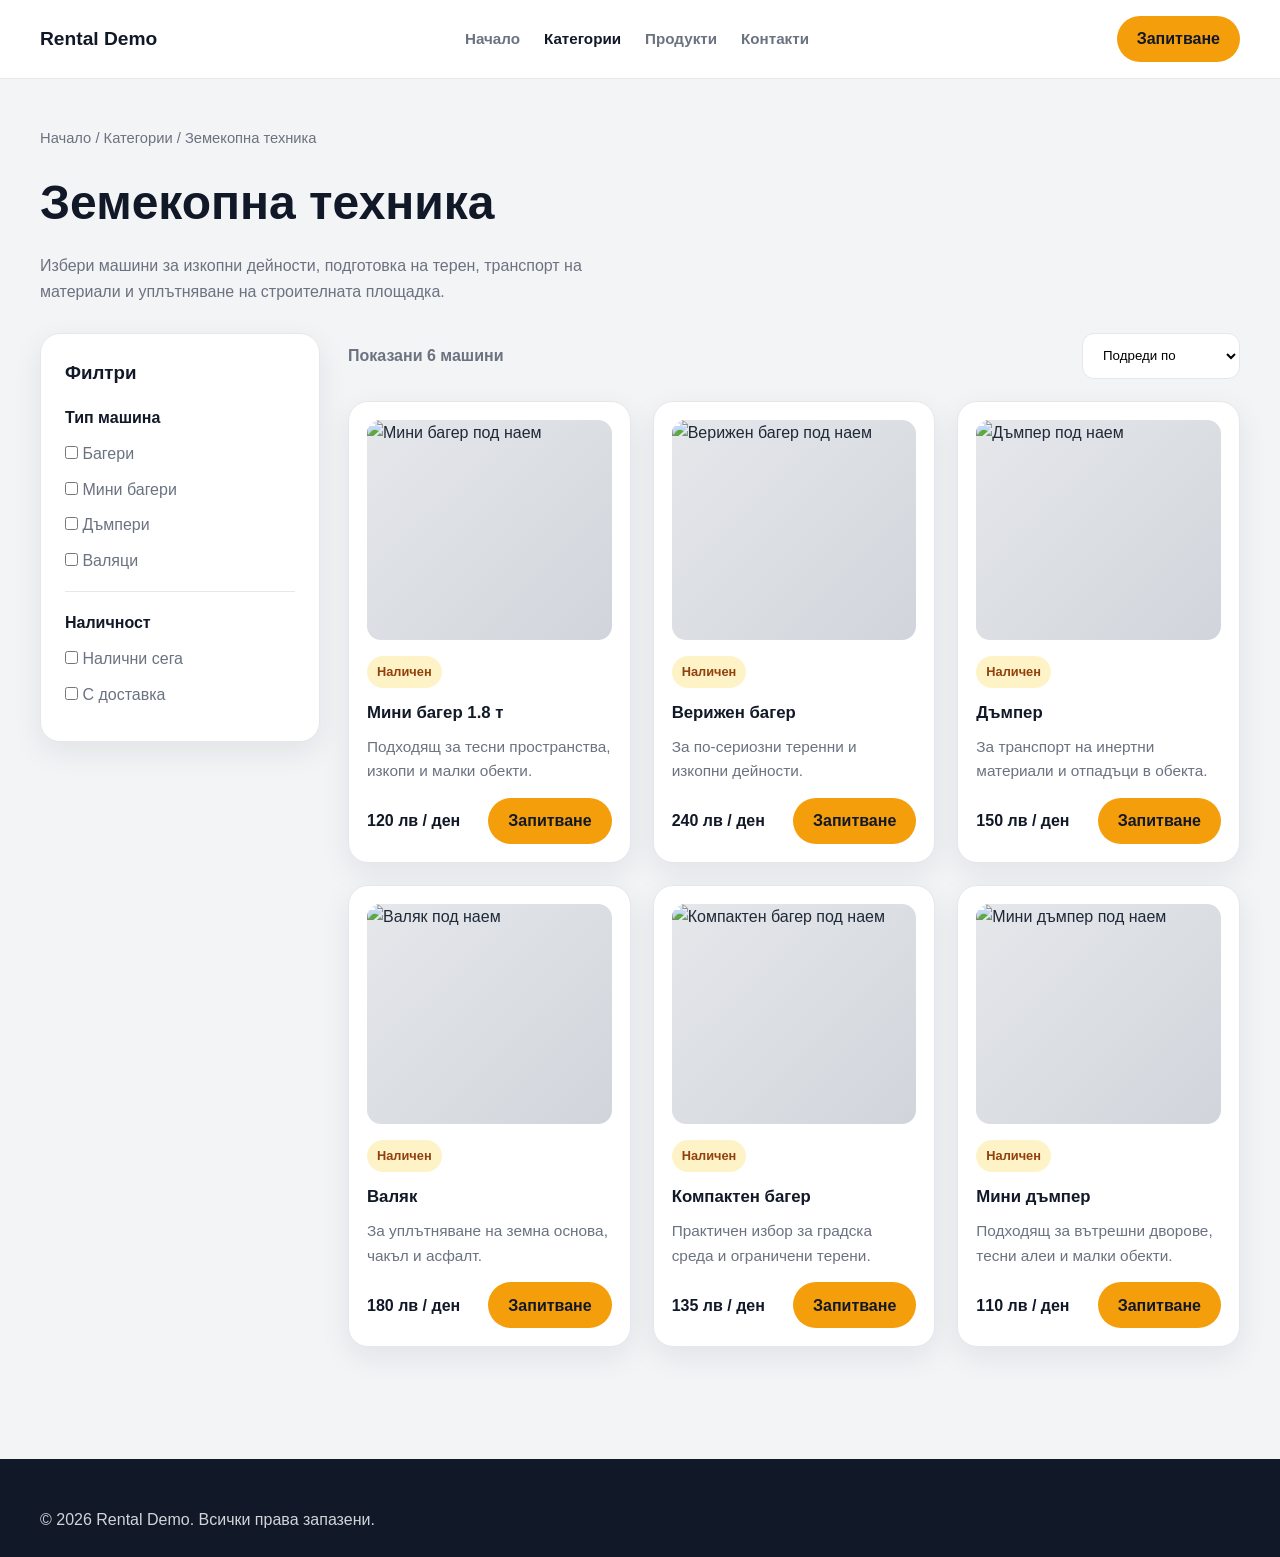
==== category-earthmoving.html @ 1f729eb0 "Homepage categories update" ====
<!DOCTYPE html>
<html lang="bg">
<head>
  <meta charset="UTF-8">
  <meta name="viewport" content="width=device-width, initial-scale=1.0">
  <title>Земекопна техника | Rental Demo</title>
  <style>
    :root {
      --primary: #f59e0b;
      --primary-dark: #d97706;
      --dark: #111827;
      --text: #1f2937;
      --muted: #6b7280;
      --bg: #f3f4f6;
      --white: #ffffff;
      --border: #e5e7eb;
      --radius: 16px;
      --shadow: 0 10px 30px rgba(17, 24, 39, 0.08);
      --container: 1200px;
      --transition: 0.3s ease;
    }

    * {
      margin: 0;
      padding: 0;
      box-sizing: border-box;
    }

    body {
      font-family: Inter, Arial, sans-serif;
      background: var(--bg);
      color: var(--text);
      line-height: 1.6;
    }

    a {
      text-decoration: none;
      color: inherit;
    }

    img {
      max-width: 100%;
      display: block;
    }

    .container {
      width: min(100% - 32px, var(--container));
      margin: 0 auto;
    }

    .site-header {
      background: var(--white);
      border-bottom: 1px solid var(--border);
      position: sticky;
      top: 0;
      z-index: 100;
    }

    .header-row {
      min-height: 78px;
      display: flex;
      align-items: center;
      justify-content: space-between;
      gap: 24px;
    }

    .logo {
      font-size: 1.2rem;
      font-weight: 800;
      color: var(--dark);
    }

    .main-nav {
      display: flex;
      gap: 24px;
      flex-wrap: wrap;
    }

    .main-nav a {
      font-size: 0.95rem;
      font-weight: 600;
      color: var(--muted);
      transition: var(--transition);
    }

    .main-nav a:hover,
    .main-nav a.active {
      color: var(--dark);
    }

    .btn {
      display: inline-flex;
      align-items: center;
      justify-content: center;
      min-height: 46px;
      padding: 0 20px;
      border-radius: 999px;
      font-weight: 700;
      transition: var(--transition);
    }

    .btn-primary {
      background: var(--primary);
      color: var(--dark);
    }

    .btn-primary:hover {
      background: var(--primary-dark);
      transform: translateY(-2px);
    }

    .category-page {
      padding: 48px 0 72px;
    }

    .breadcrumb {
      color: var(--muted);
      font-size: 0.92rem;
      margin-bottom: 14px;
    }

    .category-intro h1 {
      font-size: clamp(2rem, 4vw, 3rem);
      color: var(--dark);
      margin-bottom: 12px;
    }

    .category-intro p {
      color: var(--muted);
      max-width: 65ch;
    }

    .category-layout {
      padding-top: 28px;
    }

    .category-layout-grid {
      display: grid;
      grid-template-columns: 280px 1fr;
      gap: 28px;
      align-items: start;
    }

    .filters-box,
    .catalog-card {
      background: var(--white);
      border: 1px solid var(--border);
      border-radius: 20px;
      box-shadow: var(--shadow);
    }

    .filters-box {
      padding: 24px;
      position: sticky;
      top: 100px;
    }

    .filters-box h3 {
      margin-bottom: 18px;
      color: var(--dark);
    }

    .filter-group + .filter-group {
      padding-top: 18px;
      margin-top: 18px;
      border-top: 1px solid var(--border);
    }

    .filter-group p {
      font-weight: 700;
      margin-bottom: 10px;
      color: var(--dark);
    }

    .filter-group label {
      display: block;
      margin-bottom: 10px;
      color: var(--muted);
    }

    .catalog-topbar {
      display: flex;
      align-items: center;
      justify-content: space-between;
      gap: 16px;
      margin-bottom: 22px;
      flex-wrap: wrap;
    }

    .catalog-topbar p {
      color: var(--muted);
      font-weight: 600;
    }

    .catalog-topbar select {
      min-height: 46px;
      padding: 0 16px;
      border: 1px solid var(--border);
      border-radius: 12px;
      background: var(--white);
    }

    .catalog-grid {
      display: grid;
      grid-template-columns: repeat(3, 1fr);
      gap: 22px;
    }

    .catalog-card {
      padding: 18px;
      transition: var(--transition);
    }

    .catalog-card:hover {
      transform: translateY(-5px);
    }

    .catalog-image-wrap {
      overflow: hidden;
      border-radius: 14px;
      margin-bottom: 16px;
      background: linear-gradient(135deg, #e5e7eb, #d1d5db);
    }

    .catalog-image {
      width: 100%;
      height: 220px;
      object-fit: cover;
      transition: transform 0.4s ease;
      display: block;
    }

    .catalog-card:hover .catalog-image {
      transform: scale(1.06);
    }

    .catalog-card h3 {
      font-size: 1.05rem;
      color: var(--dark);
      margin-bottom: 8px;
    }

    .catalog-card p {
      color: var(--muted);
      margin-bottom: 14px;
      font-size: 0.96rem;
    }

    .price-row {
      display: flex;
      align-items: center;
      justify-content: space-between;
      gap: 12px;
      margin-top: 12px;
    }

    .price {
      font-weight: 800;
      color: var(--dark);
    }

    .tag {
      display: inline-block;
      padding: 6px 10px;
      border-radius: 999px;
      background: #fef3c7;
      color: #92400e;
      font-size: 0.8rem;
      font-weight: 700;
      margin-bottom: 12px;
    }

    .site-footer {
      background: var(--dark);
      color: #d1d5db;
      padding: 48px 0 24px;
      margin-top: 40px;
    }

    .site-footer a {
      color: #f9fafb;
    }

    @media (max-width: 992px) {
      .category-layout-grid {
        grid-template-columns: 1fr;
      }

      .filters-box {
        position: static;
      }

      .catalog-grid {
        grid-template-columns: repeat(2, 1fr);
      }
    }

    @media (max-width: 640px) {
      .header-row {
        flex-direction: column;
        justify-content: center;
        padding: 16px 0;
      }

      .main-nav {
        justify-content: center;
      }

      .catalog-grid {
        grid-template-columns: 1fr;
      }
    }
  </style>
</head>
<body>

  <header class="site-header">
    <div class="container header-row">
      <a href="./index.html" class="logo">Rental Demo</a>

      <nav class="main-nav">
        <a href="./index.html">Начало</a>
        <a href="./index.html#categories" class="active">Категории</a>
        <a href="./index.html#featured">Продукти</a>
        <a href="./index.html#contact">Контакти</a>
      </nav>

      <a href="./index.html#contact" class="btn btn-primary">Запитване</a>
    </div>
  </header>

  <main class="category-page">
    <div class="container">
      <div class="breadcrumb">
        <a href="./index.html">Начало</a> / Категории / Земекопна техника
      </div>

      <section class="category-intro">
        <h1>Земекопна техника</h1>
        <p>Избери машини за изкопни дейности, подготовка на терен, транспорт на материали и уплътняване на строителната площадка.</p>
      </section>

      <section class="category-layout">
        <div class="category-layout-grid">
          <aside class="filters-box">
            <h3>Филтри</h3>

            <div class="filter-group">
              <p>Тип машина</p>
              <label><input type="checkbox"> Багери</label>
              <label><input type="checkbox"> Мини багери</label>
              <label><input type="checkbox"> Дъмпери</label>
              <label><input type="checkbox"> Валяци</label>
            </div>

            <div class="filter-group">
              <p>Наличност</p>
              <label><input type="checkbox"> Налични сега</label>
              <label><input type="checkbox"> С доставка</label>
            </div>
          </aside>

          <div class="catalog-content">
            <div class="catalog-topbar">
              <p>Показани 6 машини</p>

              <select>
                <option>Подреди по</option>
                <option>Цена възходящо</option>
                <option>Цена низходящо</option>
                <option>Най-търсени</option>
              </select>
            </div>

            <div class="catalog-grid">
              <article class="catalog-card">
                <div class="catalog-image-wrap">
                  <img class="catalog-image" src="https://picsum.photos/seed/excavator1/800/500" alt="Мини багер под наем">
                </div>
                <span class="tag">Наличен</span>
                <h3>Мини багер 1.8 т</h3>
                <p>Подходящ за тесни пространства, изкопи и малки обекти.</p>
                <div class="price-row">
                  <span class="price">120 лв / ден</span>
                  <a href="./index.html#contact" class="btn btn-primary">Запитване</a>
                </div>
              </article>

              <article class="catalog-card">
                <div class="catalog-image-wrap">
                  <img class="catalog-image" src="https://picsum.photos/seed/excavator2/800/500" alt="Верижен багер под наем">
                </div>
                <span class="tag">Наличен</span>
                <h3>Верижен багер</h3>
                <p>За по-сериозни теренни и изкопни дейности.</p>
                <div class="price-row">
                  <span class="price">240 лв / ден</span>
                  <a href="./index.html#contact" class="btn btn-primary">Запитване</a>
                </div>
              </article>

              <article class="catalog-card">
                <div class="catalog-image-wrap">
                  <img class="catalog-image" src="https://picsum.photos/seed/dumper1/800/500" alt="Дъмпер под наем">
                </div>
                <span class="tag">Наличен</span>
                <h3>Дъмпер</h3>
                <p>За транспорт на инертни материали и отпадъци в обекта.</p>
                <div class="price-row">
                  <span class="price">150 лв / ден</span>
                  <a href="./index.html#contact" class="btn btn-primary">Запитване</a>
                </div>
              </article>

              <article class="catalog-card">
                <div class="catalog-image-wrap">
                  <img class="catalog-image" src="https://picsum.photos/seed/roller1/800/500" alt="Валяк под наем">
                </div>
                <span class="tag">Наличен</span>
                <h3>Валяк</h3>
                <p>За уплътняване на земна основа, чакъл и асфалт.</p>
                <div class="price-row">
                  <span class="price">180 лв / ден</span>
                  <a href="./index.html#contact" class="btn btn-primary">Запитване</a>
                </div>
              </article>

              <article class="catalog-card">
                <div class="catalog-image-wrap">
                  <img class="catalog-image" src="https://picsum.photos/seed/excavator3/800/500" alt="Компактен багер под наем">
                </div>
                <span class="tag">Наличен</span>
                <h3>Компактен багер</h3>
                <p>Практичен избор за градска среда и ограничени терени.</p>
                <div class="price-row">
                  <span class="price">135 лв / ден</span>
                  <a href="./index.html#contact" class="btn btn-primary">Запитване</a>
                </div>
              </article>

              <article class="catalog-card">
                <div class="catalog-image-wrap">
                  <img class="catalog-image" src="https://picsum.photos/seed/dumper2/800/500" alt="Мини дъмпер под наем">
                </div>
                <span class="tag">Наличен</span>
                <h3>Мини дъмпер</h3>
                <p>Подходящ за вътрешни дворове, тесни алеи и малки обекти.</p>
                <div class="price-row">
                  <span class="price">110 лв / ден</span>
                  <a href="./index.html#contact" class="btn btn-primary">Запитване</a>
                </div>
              </article>
            </div>
          </div>
        </div>
      </section>
    </div>
  </main>

  <footer class="site-footer">
    <div class="container">
      <p>© 2026 Rental Demo. Всички права запазени.</p>
    </div>
  </footer>

</body>
</html>
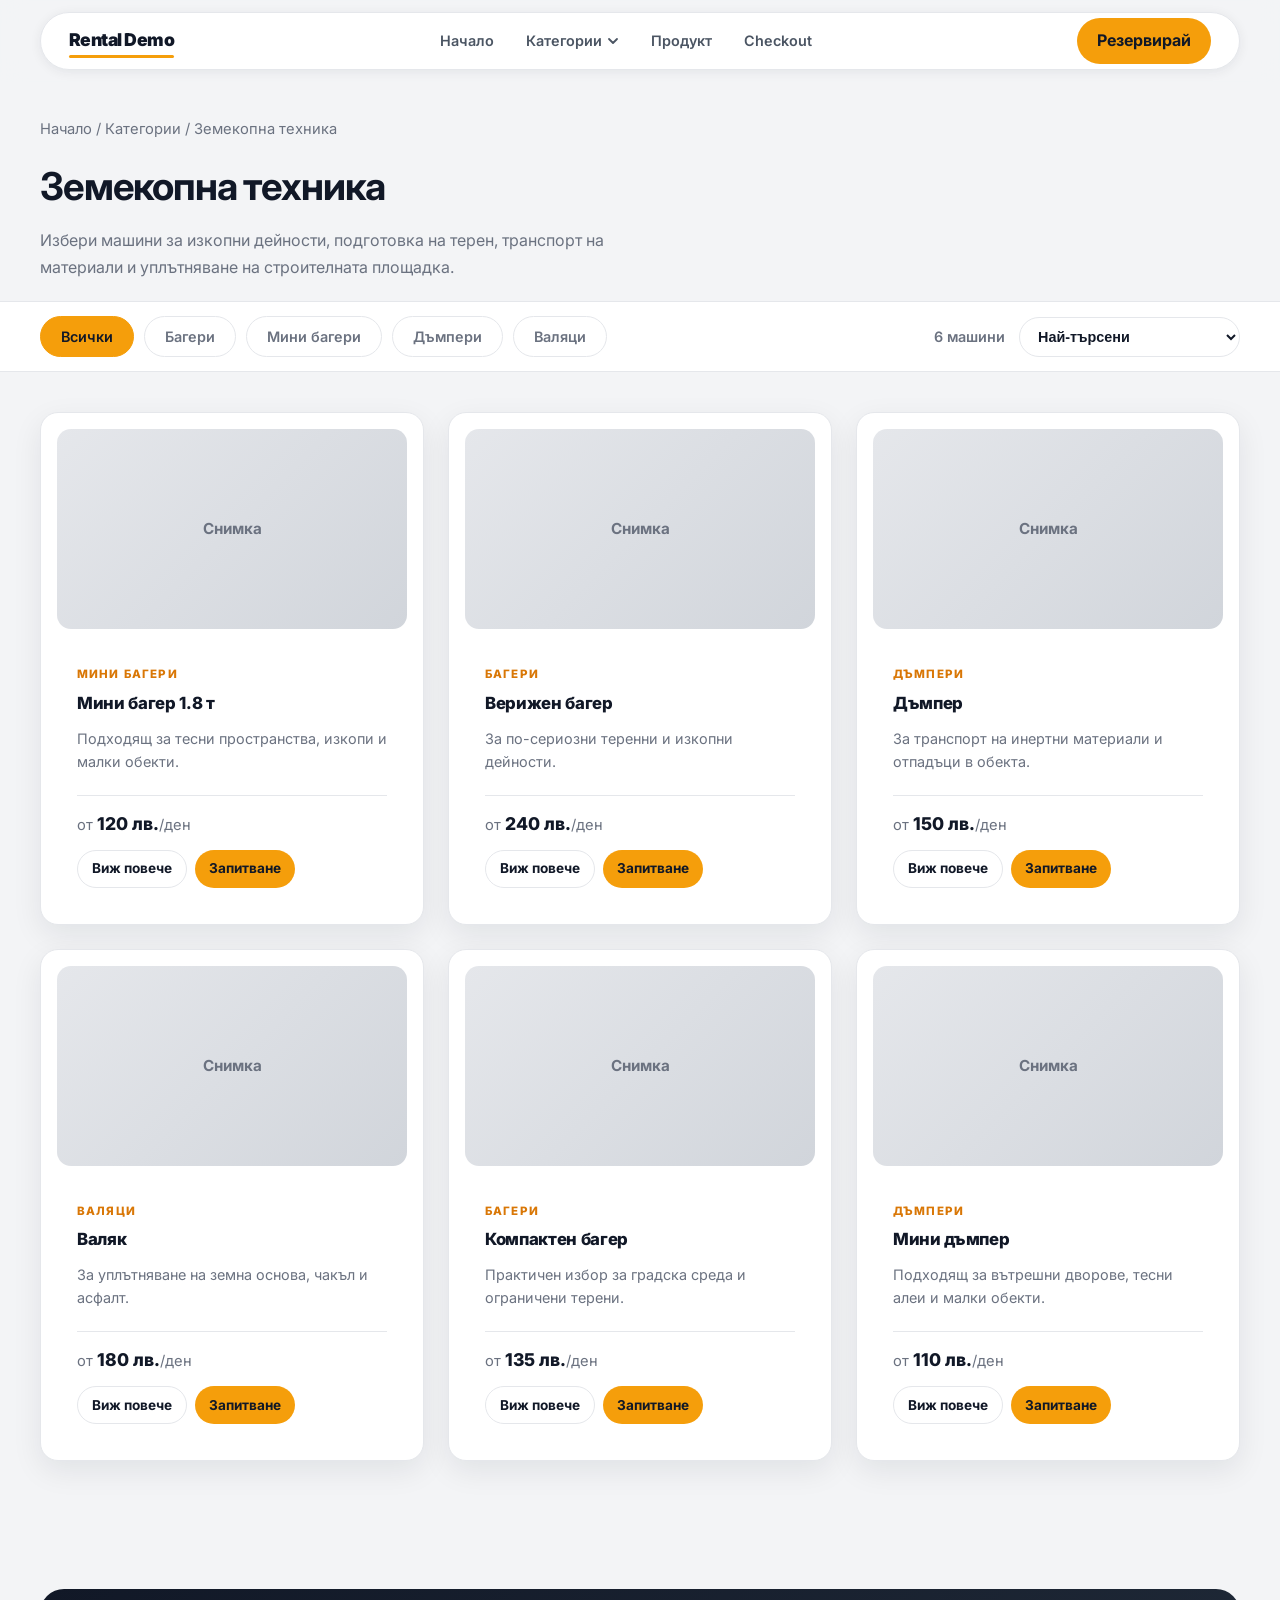
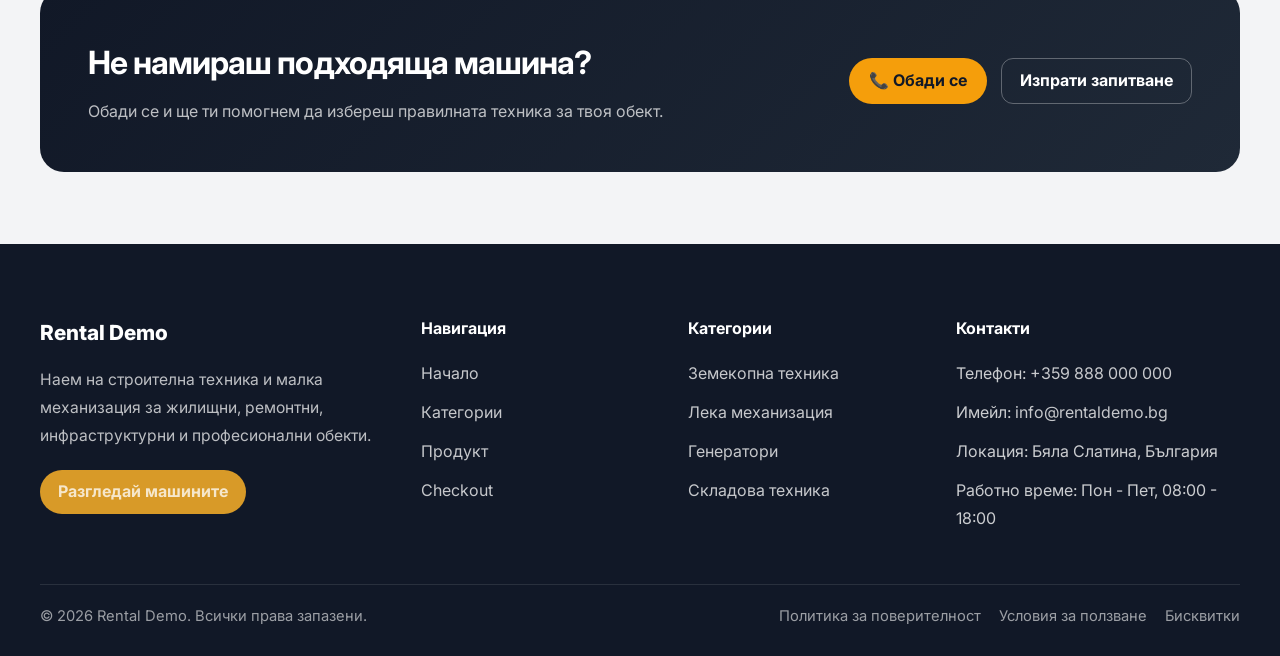
==== commit c84842d0: "Update multiple pages" ====
--- a/category-earthmoving.html
+++ b/category-earthmoving.html
@@ -4,464 +4,263 @@
   <meta charset="UTF-8">
   <meta name="viewport" content="width=device-width, initial-scale=1.0">
   <title>Земекопна техника | Rental Demo</title>
-  <style>
-    :root {
-      --primary: #f59e0b;
-      --primary-dark: #d97706;
-      --dark: #111827;
-      --text: #1f2937;
-      --muted: #6b7280;
-      --bg: #f3f4f6;
-      --white: #ffffff;
-      --border: #e5e7eb;
-      --radius: 16px;
-      --shadow: 0 10px 30px rgba(17, 24, 39, 0.08);
-      --container: 1200px;
-      --transition: 0.3s ease;
-    }
-
-    * {
-      margin: 0;
-      padding: 0;
-      box-sizing: border-box;
-    }
-
-    body {
-      font-family: Inter, Arial, sans-serif;
-      background: var(--bg);
-      color: var(--text);
-      line-height: 1.6;
-    }
-
-    a {
-      text-decoration: none;
-      color: inherit;
-    }
-
-    img {
-      max-width: 100%;
-      display: block;
-    }
-
-    .container {
-      width: min(100% - 32px, var(--container));
-      margin: 0 auto;
-    }
-
-    .site-header {
-      background: var(--white);
-      border-bottom: 1px solid var(--border);
-      position: sticky;
-      top: 0;
-      z-index: 100;
-    }
-
-    .header-row {
-      min-height: 78px;
-      display: flex;
-      align-items: center;
-      justify-content: space-between;
-      gap: 24px;
-    }
-
-    .logo {
-      font-size: 1.2rem;
-      font-weight: 800;
-      color: var(--dark);
-    }
-
-    .main-nav {
-      display: flex;
-      gap: 24px;
-      flex-wrap: wrap;
-    }
-
-    .main-nav a {
-      font-size: 0.95rem;
-      font-weight: 600;
-      color: var(--muted);
-      transition: var(--transition);
-    }
-
-    .main-nav a:hover,
-    .main-nav a.active {
-      color: var(--dark);
-    }
-
-    .btn {
-      display: inline-flex;
-      align-items: center;
-      justify-content: center;
-      min-height: 46px;
-      padding: 0 20px;
-      border-radius: 999px;
-      font-weight: 700;
-      transition: var(--transition);
-    }
-
-    .btn-primary {
-      background: var(--primary);
-      color: var(--dark);
-    }
-
-    .btn-primary:hover {
-      background: var(--primary-dark);
-      transform: translateY(-2px);
-    }
-
-    .category-page {
-      padding: 48px 0 72px;
-    }
-
-    .breadcrumb {
-      color: var(--muted);
-      font-size: 0.92rem;
-      margin-bottom: 14px;
-    }
-
-    .category-intro h1 {
-      font-size: clamp(2rem, 4vw, 3rem);
-      color: var(--dark);
-      margin-bottom: 12px;
-    }
-
-    .category-intro p {
-      color: var(--muted);
-      max-width: 65ch;
-    }
-
-    .category-layout {
-      padding-top: 28px;
-    }
-
-    .category-layout-grid {
-      display: grid;
-      grid-template-columns: 280px 1fr;
-      gap: 28px;
-      align-items: start;
-    }
-
-    .filters-box,
-    .catalog-card {
-      background: var(--white);
-      border: 1px solid var(--border);
-      border-radius: 20px;
-      box-shadow: var(--shadow);
-    }
-
-    .filters-box {
-      padding: 24px;
-      position: sticky;
-      top: 100px;
-    }
-
-    .filters-box h3 {
-      margin-bottom: 18px;
-      color: var(--dark);
-    }
-
-    .filter-group + .filter-group {
-      padding-top: 18px;
-      margin-top: 18px;
-      border-top: 1px solid var(--border);
-    }
-
-    .filter-group p {
-      font-weight: 700;
-      margin-bottom: 10px;
-      color: var(--dark);
-    }
-
-    .filter-group label {
-      display: block;
-      margin-bottom: 10px;
-      color: var(--muted);
-    }
-
-    .catalog-topbar {
-      display: flex;
-      align-items: center;
-      justify-content: space-between;
-      gap: 16px;
-      margin-bottom: 22px;
-      flex-wrap: wrap;
-    }
-
-    .catalog-topbar p {
-      color: var(--muted);
-      font-weight: 600;
-    }
-
-    .catalog-topbar select {
-      min-height: 46px;
-      padding: 0 16px;
-      border: 1px solid var(--border);
-      border-radius: 12px;
-      background: var(--white);
-    }
-
-    .catalog-grid {
-      display: grid;
-      grid-template-columns: repeat(3, 1fr);
-      gap: 22px;
-    }
-
-    .catalog-card {
-      padding: 18px;
-      transition: var(--transition);
-    }
-
-    .catalog-card:hover {
-      transform: translateY(-5px);
-    }
-
-    .catalog-image-wrap {
-      overflow: hidden;
-      border-radius: 14px;
-      margin-bottom: 16px;
-      background: linear-gradient(135deg, #e5e7eb, #d1d5db);
-    }
-
-    .catalog-image {
-      width: 100%;
-      height: 220px;
-      object-fit: cover;
-      transition: transform 0.4s ease;
-      display: block;
-    }
-
-    .catalog-card:hover .catalog-image {
-      transform: scale(1.06);
-    }
-
-    .catalog-card h3 {
-      font-size: 1.05rem;
-      color: var(--dark);
-      margin-bottom: 8px;
-    }
-
-    .catalog-card p {
-      color: var(--muted);
-      margin-bottom: 14px;
-      font-size: 0.96rem;
-    }
-
-    .price-row {
-      display: flex;
-      align-items: center;
-      justify-content: space-between;
-      gap: 12px;
-      margin-top: 12px;
-    }
-
-    .price {
-      font-weight: 800;
-      color: var(--dark);
-    }
-
-    .tag {
-      display: inline-block;
-      padding: 6px 10px;
-      border-radius: 999px;
-      background: #fef3c7;
-      color: #92400e;
-      font-size: 0.8rem;
-      font-weight: 700;
-      margin-bottom: 12px;
-    }
-
-    .site-footer {
-      background: var(--dark);
-      color: #d1d5db;
-      padding: 48px 0 24px;
-      margin-top: 40px;
-    }
-
-    .site-footer a {
-      color: #f9fafb;
-    }
-
-    @media (max-width: 992px) {
-      .category-layout-grid {
-        grid-template-columns: 1fr;
-      }
-
-      .filters-box {
-        position: static;
-      }
-
-      .catalog-grid {
-        grid-template-columns: repeat(2, 1fr);
-      }
-    }
-
-    @media (max-width: 640px) {
-      .header-row {
-        flex-direction: column;
-        justify-content: center;
-        padding: 16px 0;
-      }
-
-      .main-nav {
-        justify-content: center;
-      }
-
-      .catalog-grid {
-        grid-template-columns: 1fr;
-      }
-    }
-  </style>
+  <link rel="preconnect" href="https://fonts.googleapis.com">
+  <link rel="preconnect" href="https://fonts.gstatic.com" crossorigin>
+  <link href="https://fonts.googleapis.com/css2?family=Inter:wght@400;500;600;700;800&display=swap" rel="stylesheet">
+  <link rel="stylesheet" href="./styles.css">
 </head>
 <body>
 
   <header class="site-header">
     <div class="container header-row">
       <a href="./index.html" class="logo">Rental Demo</a>
-
       <nav class="main-nav">
         <a href="./index.html">Начало</a>
-        <a href="./index.html#categories" class="active">Категории</a>
-        <a href="./index.html#featured">Продукти</a>
-        <a href="./index.html#contact">Контакти</a>
+        <div class="nav-dropdown">
+          <button class="nav-dropdown-btn">
+            Категории
+            <svg width="12" height="12" viewBox="0 0 12 12" fill="none"><path d="M2 4l4 4 4-4" stroke="currentColor" stroke-width="1.8" stroke-linecap="round" stroke-linejoin="round"/></svg>
+          </button>
+          <div class="nav-dropdown-menu">
+            <div class="dropdown-col">
+              <span class="dropdown-col-title">🚜 Земекопна техника</span>
+              <a href="./category-earthmoving.html">Багери</a>
+              <a href="./category-earthmoving.html">Мини багери</a>
+              <a href="./category-earthmoving.html">Дъмпери</a>
+              <a href="./category-earthmoving.html">Валяци</a>
+            </div>
+            <div class="dropdown-col">
+              <span class="dropdown-col-title">🔧 Лека механизация</span>
+              <a href="./category-page.html">Машини за рязане</a>
+              <a href="./category-page.html">Трамбовки</a>
+              <a href="./category-page.html">Къртачи</a>
+              <a href="./category-page.html">Перфоратори</a>
+            </div>
+            <div class="dropdown-col">
+              <span class="dropdown-col-title">⚡ Генератори</span>
+              <a href="./category-page.html">Генератори</a>
+              <a href="./category-page.html">Дизелови генератори</a>
+              <a href="./category-page.html">Компресори</a>
+              <a href="./category-page.html">Въздушни компресори</a>
+            </div>
+            <div class="dropdown-col">
+              <span class="dropdown-col-title">📦 Складова техника</span>
+              <a href="./category-page.html">Мотокари</a>
+              <a href="./category-page.html">Електрокари</a>
+              <a href="./category-page.html">Палетни колички</a>
+              <a href="./category-page.html">Стакери</a>
+            </div>
+          </div>
+        </div>
+        <a href="./product-page.html">Продукт</a>
+        <a href="./checkout-page.html">Checkout</a>
       </nav>
-
-      <a href="./index.html#contact" class="btn btn-primary">Запитване</a>
+      <a href="./checkout-page.html" class="btn btn-primary">Резервирай</a>
     </div>
   </header>
 
-  <main class="category-page">
-    <div class="container">
+  <main>
+
+    <!-- ЗАГЛАВИЕ -->
+    <div class="container category-title-bar">
       <div class="breadcrumb">
-        <a href="./index.html">Начало</a> / Категории / Земекопна техника
-      </div>
-
-      <section class="category-intro">
-        <h1>Земекопна техника</h1>
-        <p>Избери машини за изкопни дейности, подготовка на терен, транспорт на материали и уплътняване на строителната площадка.</p>
-      </section>
-
-      <section class="category-layout">
-        <div class="category-layout-grid">
-          <aside class="filters-box">
-            <h3>Филтри</h3>
-
-            <div class="filter-group">
-              <p>Тип машина</p>
-              <label><input type="checkbox"> Багери</label>
-              <label><input type="checkbox"> Мини багери</label>
-              <label><input type="checkbox"> Дъмпери</label>
-              <label><input type="checkbox"> Валяци</label>
-            </div>
-
-            <div class="filter-group">
-              <p>Наличност</p>
-              <label><input type="checkbox"> Налични сега</label>
-              <label><input type="checkbox"> С доставка</label>
-            </div>
-          </aside>
-
-          <div class="catalog-content">
-            <div class="catalog-topbar">
-              <p>Показани 6 машини</p>
-
-              <select>
-                <option>Подреди по</option>
-                <option>Цена възходящо</option>
-                <option>Цена низходящо</option>
-                <option>Най-търсени</option>
-              </select>
-            </div>
-
-            <div class="catalog-grid">
-              <article class="catalog-card">
-                <div class="catalog-image-wrap">
-                  <img class="catalog-image" src="https://picsum.photos/seed/excavator1/800/500" alt="Мини багер под наем">
-                </div>
-                <span class="tag">Наличен</span>
-                <h3>Мини багер 1.8 т</h3>
-                <p>Подходящ за тесни пространства, изкопи и малки обекти.</p>
-                <div class="price-row">
-                  <span class="price">120 лв / ден</span>
-                  <a href="./index.html#contact" class="btn btn-primary">Запитване</a>
-                </div>
-              </article>
-
-              <article class="catalog-card">
-                <div class="catalog-image-wrap">
-                  <img class="catalog-image" src="https://picsum.photos/seed/excavator2/800/500" alt="Верижен багер под наем">
-                </div>
-                <span class="tag">Наличен</span>
-                <h3>Верижен багер</h3>
-                <p>За по-сериозни теренни и изкопни дейности.</p>
-                <div class="price-row">
-                  <span class="price">240 лв / ден</span>
-                  <a href="./index.html#contact" class="btn btn-primary">Запитване</a>
-                </div>
-              </article>
-
-              <article class="catalog-card">
-                <div class="catalog-image-wrap">
-                  <img class="catalog-image" src="https://picsum.photos/seed/dumper1/800/500" alt="Дъмпер под наем">
-                </div>
-                <span class="tag">Наличен</span>
-                <h3>Дъмпер</h3>
-                <p>За транспорт на инертни материали и отпадъци в обекта.</p>
-                <div class="price-row">
-                  <span class="price">150 лв / ден</span>
-                  <a href="./index.html#contact" class="btn btn-primary">Запитване</a>
-                </div>
-              </article>
-
-              <article class="catalog-card">
-                <div class="catalog-image-wrap">
-                  <img class="catalog-image" src="https://picsum.photos/seed/roller1/800/500" alt="Валяк под наем">
-                </div>
-                <span class="tag">Наличен</span>
-                <h3>Валяк</h3>
-                <p>За уплътняване на земна основа, чакъл и асфалт.</p>
-                <div class="price-row">
-                  <span class="price">180 лв / ден</span>
-                  <a href="./index.html#contact" class="btn btn-primary">Запитване</a>
-                </div>
-              </article>
-
-              <article class="catalog-card">
-                <div class="catalog-image-wrap">
-                  <img class="catalog-image" src="https://picsum.photos/seed/excavator3/800/500" alt="Компактен багер под наем">
-                </div>
-                <span class="tag">Наличен</span>
-                <h3>Компактен багер</h3>
-                <p>Практичен избор за градска среда и ограничени терени.</p>
-                <div class="price-row">
-                  <span class="price">135 лв / ден</span>
-                  <a href="./index.html#contact" class="btn btn-primary">Запитване</a>
-                </div>
-              </article>
-
-              <article class="catalog-card">
-                <div class="catalog-image-wrap">
-                  <img class="catalog-image" src="https://picsum.photos/seed/dumper2/800/500" alt="Мини дъмпер под наем">
-                </div>
-                <span class="tag">Наличен</span>
-                <h3>Мини дъмпер</h3>
-                <p>Подходящ за вътрешни дворове, тесни алеи и малки обекти.</p>
-                <div class="price-row">
-                  <span class="price">110 лв / ден</span>
-                  <a href="./index.html#contact" class="btn btn-primary">Запитване</a>
-                </div>
-              </article>
-            </div>
+        <a href="./index.html">Начало</a> /
+        <a href="./index.html#categories">Категории</a> /
+        <span>Земекопна техника</span>
+      </div>
+      <h1>Земекопна техника</h1>
+      <p class="category-intro">Избери машини за изкопни дейности, подготовка на терен, транспорт на материали и уплътняване на строителната площадка.</p>
+    </div>
+
+    <!-- ФИЛТРИ -->
+    <section class="category-filters-bar">
+      <div class="container category-filters-inner">
+        <div class="filter-tags">
+          <button class="filter-tag active">Всички</button>
+          <button class="filter-tag">Багери</button>
+          <button class="filter-tag">Мини багери</button>
+          <button class="filter-tag">Дъмпери</button>
+          <button class="filter-tag">Валяци</button>
+        </div>
+        <div class="category-toolbar-right">
+          <span class="results-count">6 машини</span>
+          <select>
+            <option>Най-търсени</option>
+            <option>Цена: ниска към висока</option>
+            <option>Цена: висока към ниска</option>
+          </select>
+        </div>
+      </div>
+    </section>
+
+    <!-- ПРОДУКТИ -->
+    <section class="category-layout">
+      <div class="container">
+        <div class="category-products-grid">
+
+          <article class="catalog-card">
+            <div class="catalog-image">Снимка</div>
+            <div class="catalog-info">
+              <span class="catalog-tag">Мини багери</span>
+              <h3>Мини багер 1.8 т</h3>
+              <p>Подходящ за тесни пространства, изкопи и малки обекти.</p>
+              <div class="catalog-footer">
+                <div class="catalog-price">от <strong>120 лв.</strong>/ден</div>
+                <div class="catalog-actions">
+                  <a href="./product-page.html" class="btn btn-secondary catalog-btn">Виж повече</a>
+                  <a href="./checkout-page.html" class="btn btn-primary catalog-btn">Запитване</a>
+                </div>
+              </div>
+            </div>
+          </article>
+
+          <article class="catalog-card">
+            <div class="catalog-image">Снимка</div>
+            <div class="catalog-info">
+              <span class="catalog-tag">Багери</span>
+              <h3>Верижен багер</h3>
+              <p>За по-сериозни теренни и изкопни дейности.</p>
+              <div class="catalog-footer">
+                <div class="catalog-price">от <strong>240 лв.</strong>/ден</div>
+                <div class="catalog-actions">
+                  <a href="./product-page.html" class="btn btn-secondary catalog-btn">Виж повече</a>
+                  <a href="./checkout-page.html" class="btn btn-primary catalog-btn">Запитване</a>
+                </div>
+              </div>
+            </div>
+          </article>
+
+          <article class="catalog-card">
+            <div class="catalog-image">Снимка</div>
+            <div class="catalog-info">
+              <span class="catalog-tag">Дъмпери</span>
+              <h3>Дъмпер</h3>
+              <p>За транспорт на инертни материали и отпадъци в обекта.</p>
+              <div class="catalog-footer">
+                <div class="catalog-price">от <strong>150 лв.</strong>/ден</div>
+                <div class="catalog-actions">
+                  <a href="./product-page.html" class="btn btn-secondary catalog-btn">Виж повече</a>
+                  <a href="./checkout-page.html" class="btn btn-primary catalog-btn">Запитване</a>
+                </div>
+              </div>
+            </div>
+          </article>
+
+          <article class="catalog-card">
+            <div class="catalog-image">Снимка</div>
+            <div class="catalog-info">
+              <span class="catalog-tag">Валяци</span>
+              <h3>Валяк</h3>
+              <p>За уплътняване на земна основа, чакъл и асфалт.</p>
+              <div class="catalog-footer">
+                <div class="catalog-price">от <strong>180 лв.</strong>/ден</div>
+                <div class="catalog-actions">
+                  <a href="./product-page.html" class="btn btn-secondary catalog-btn">Виж повече</a>
+                  <a href="./checkout-page.html" class="btn btn-primary catalog-btn">Запитване</a>
+                </div>
+              </div>
+            </div>
+          </article>
+
+          <article class="catalog-card">
+            <div class="catalog-image">Снимка</div>
+            <div class="catalog-info">
+              <span class="catalog-tag">Багери</span>
+              <h3>Компактен багер</h3>
+              <p>Практичен избор за градска среда и ограничени терени.</p>
+              <div class="catalog-footer">
+                <div class="catalog-price">от <strong>135 лв.</strong>/ден</div>
+                <div class="catalog-actions">
+                  <a href="./product-page.html" class="btn btn-secondary catalog-btn">Виж повече</a>
+                  <a href="./checkout-page.html" class="btn btn-primary catalog-btn">Запитване</a>
+                </div>
+              </div>
+            </div>
+          </article>
+
+          <article class="catalog-card">
+            <div class="catalog-image">Снимка</div>
+            <div class="catalog-info">
+              <span class="catalog-tag">Дъмпери</span>
+              <h3>Мини дъмпер</h3>
+              <p>Подходящ за вътрешни дворове, тесни алеи и малки обекти.</p>
+              <div class="catalog-footer">
+                <div class="catalog-price">от <strong>110 лв.</strong>/ден</div>
+                <div class="catalog-actions">
+                  <a href="./product-page.html" class="btn btn-secondary catalog-btn">Виж повече</a>
+                  <a href="./checkout-page.html" class="btn btn-primary catalog-btn">Запитване</a>
+                </div>
+              </div>
+            </div>
+          </article>
+
+        </div>
+      </div>
+    </section>
+
+    <!-- CTA БАНЕР -->
+    <section class="category-cta-section">
+      <div class="container">
+        <div class="product-cta-box">
+          <div>
+            <h2>Не намираш подходяща машина?</h2>
+            <p>Обади се и ще ти помогнем да избереш правилната техника за твоя обект.</p>
           </div>
-        </div>
-      </section>
-    </div>
+          <div class="product-cta-actions">
+            <a href="tel:+359888000000" class="btn btn-primary">📞 Обади се</a>
+            <a href="./checkout-page.html" class="btn btn-secondary" style="color:#fff;border-color:rgba(255,255,255,0.3);">Изпрати запитване</a>
+          </div>
+        </div>
+      </div>
+    </section>
+
   </main>
 
   <footer class="site-footer">
-    <div class="container">
+    <div class="container footer-grid">
+      <div class="footer-brand">
+        <div class="footer-logo">Rental Demo</div>
+        <p>Наем на строителна техника и малка механизация за жилищни, ремонтни, инфраструктурни и професионални обекти.</p>
+        <a href="./index.html#categories" class="footer-cta">Разгледай машините</a>
+      </div>
+      <div class="footer-column">
+        <h3>Навигация</h3>
+        <ul>
+          <li><a href="./index.html">Начало</a></li>
+          <li><a href="./category-page.html">Категории</a></li>
+          <li><a href="./product-page.html">Продукт</a></li>
+          <li><a href="./checkout-page.html">Checkout</a></li>
+        </ul>
+      </div>
+      <div class="footer-column">
+        <h3>Категории</h3>
+        <ul>
+          <li><a href="./category-earthmoving.html">Земекопна техника</a></li>
+          <li><a href="./category-page.html">Лека механизация</a></li>
+          <li><a href="./category-page.html">Генератори</a></li>
+          <li><a href="./category-page.html">Складова техника</a></li>
+        </ul>
+      </div>
+      <div class="footer-column">
+        <h3>Контакти</h3>
+        <ul>
+          <li>Телефон: <a href="tel:+359888000000">+359 888 000 000</a></li>
+          <li>Имейл: <a href="mailto:info@rentaldemo.bg">info@rentaldemo.bg</a></li>
+          <li>Локация: Бяла Слатина, България</li>
+          <li>Работно време: Пон - Пет, 08:00 - 18:00</li>
+        </ul>
+      </div>
+    </div>
+    <div class="container footer-bottom">
       <p>© 2026 Rental Demo. Всички права запазени.</p>
+      <div class="footer-legal">
+        <a href="#">Политика за поверителност</a>
+        <a href="#">Условия за ползване</a>
+        <a href="#">Бисквитки</a>
+      </div>
     </div>
   </footer>
 
+  <script src="./script.js"></script>
 </body>
-</html>
+</html>
--- a/styles.css
+++ b/styles.css
@@ -0,0 +1,2301 @@
+/* ============================================================
+   TABLE OF CONTENTS
+   1. CSS Variables & Reset
+   2. Base & Typography
+   3. Layout Utilities
+   4. Header & Navigation
+   5. Buttons
+   6. Eyebrow / Labels
+   7. Section Headings
+   8. Hero Home
+   9. Categories Preview
+  10. Featured Products
+  11. Category Page
+  12. Product Page
+  13. Checkout Page
+  14. SEO Section
+  15. FAQ Section
+  16. Footer
+  17. Responsive / Media Queries
+============================================================ */
+
+
+/* ============================================================
+   1. CSS VARIABLES & RESET
+============================================================ */
+:root {
+  --primary:    #f59e0b;
+  --primary-dark: #d97706;
+  --dark:       #111827;
+  --dark-soft:  #1f2937;
+  --text:       #1f2937;
+  --muted:      #6b7280;
+  --bg:         #f3f4f6;
+  --white:      #ffffff;
+  --border:     #e5e7eb;
+  --success:    #16a34a;
+  --radius:     16px;
+  --shadow:     0 10px 30px rgba(17, 24, 39, 0.08);
+  --transition: 0.3s ease;
+  --container:  1200px;
+}
+
+*,
+*::before,
+*::after {
+  margin: 0;
+  padding: 0;
+  box-sizing: border-box;
+}
+
+html {
+  scroll-behavior: smooth;
+}
+
+
+/* ============================================================
+   2. BASE & TYPOGRAPHY
+============================================================ */
+body {
+  font-family: "Inter", sans-serif;
+  background: var(--bg);
+  color: var(--text);
+  line-height: 1.6;
+}
+
+img {
+  max-width: 100%;
+  display: block;
+}
+
+a {
+  text-decoration: none;
+  color: inherit;
+}
+
+button,
+input {
+  font: inherit;
+}
+
+
+/* ============================================================
+   3. LAYOUT UTILITIES
+============================================================ */
+.container {
+  width: min(100% - 32px, var(--container));
+  margin: 0 auto;
+}
+
+
+/* ============================================================
+   4. HEADER & NAVIGATION
+============================================================ */
+.site-header {
+  background: transparent;
+  border-bottom: none;
+  position: sticky;
+  top: 0;
+  z-index: 100;
+  padding: 12px 0;
+  background: rgba(243, 244, 246, 0.85);
+  backdrop-filter: blur(12px);
+  -webkit-backdrop-filter: blur(12px);
+}
+
+.header-row {
+  min-height: 58px;
+  display: flex;
+  align-items: center;
+  justify-content: space-between;
+  gap: 24px;
+  background: var(--white);
+  border-radius: 999px;
+  padding: 0 28px;
+  border: 1px solid var(--border);
+  box-shadow:
+    0 2px 12px rgba(17, 24, 39, 0.07),
+    0 0 0 1px rgba(255, 255, 255, 0.8) inset;
+}
+
+.logo {
+  font-size: 1.1rem;
+  font-weight: 900;
+  letter-spacing: -0.03em;
+  color: var(--dark);
+  position: relative;
+  padding-bottom: 2px;
+}
+
+.logo::after {
+  content: '';
+  position: absolute;
+  bottom: -2px;
+  left: 0;
+  width: 100%;
+  height: 3px;
+  background: var(--primary);
+  border-radius: 999px;
+}
+
+.main-nav {
+  display: flex;
+  align-items: center;
+  gap: 4px;
+}
+
+.main-nav > a,
+.nav-dropdown-btn {
+  font-size: 0.9rem;
+  font-weight: 600;
+  color: #4b5563;
+  padding: 7px 14px;
+  border-radius: 999px;
+  transition: var(--transition);
+}
+
+.main-nav > a:hover,
+.nav-dropdown-btn:hover {
+  background: #fef3c7;
+  color: var(--dark);
+}
+
+
+/* ============================================================
+   5. BUTTONS
+============================================================ */
+.btn {
+  display: inline-flex;
+  align-items: center;
+  justify-content: center;
+  min-height: 46px;
+  padding: 0 20px;
+  border-radius: 999px;
+  font-weight: 700;
+  transition: var(--transition);
+  border: none;
+  cursor: pointer;
+}
+
+.btn-primary {
+  background: var(--primary);
+  color: var(--dark);
+}
+
+.btn-primary:hover {
+  background: var(--primary-dark);
+  transform: translateY(-2px);
+}
+
+.btn-secondary {
+  background: transparent;
+  border: 1px solid var(--border);
+  color: var(--dark);
+  min-height: 44px;
+  padding: 0 18px;
+  border-radius: 12px;
+}
+
+.btn-secondary:hover {
+  background: var(--white);
+}
+
+.btn-dark {
+  background: var(--dark);
+  color: var(--white);
+}
+
+.btn-dark:hover {
+  background: var(--dark-soft);
+}
+
+.btn-outline-primary {
+  background: var(--primary);
+  color: var(--dark);
+  border: none;
+  border-radius: 999px;
+  padding: 0 22px;
+  min-height: 42px;
+  font-weight: 700;
+  font-size: 0.95rem;
+  text-decoration: none;
+  transition: var(--transition);
+  white-space: nowrap;
+  display: inline-flex;
+  align-items: center;
+}
+
+.btn-outline-primary:hover {
+  background: var(--primary-dark);
+  color: var(--dark);
+  transform: translateY(-2px);
+}
+
+
+/* ============================================================
+   6. EYEBROW / LABELS
+============================================================ */
+.eyebrow {
+  display: inline-block;
+  padding: 8px 14px;
+  border-radius: 999px;
+  background: #fef3c7;
+  color: #92400e;
+  font-size: 0.85rem;
+  font-weight: 700;
+}
+
+.section-kicker {
+  display: inline-block;
+  margin-bottom: 12px;
+  font-size: 0.78rem;
+  font-weight: 700;
+  letter-spacing: 0.08em;
+  text-transform: uppercase;
+  color: #d89a28;
+}
+
+
+/* ============================================================
+   7. SECTION HEADINGS
+============================================================ */
+.section-heading {
+  margin-bottom: 28px;
+}
+
+.section-heading h2 {
+  margin-top: 14px;
+  font-size: clamp(2rem, 3vw, 3rem);
+  line-height: 1.05;
+  letter-spacing: -0.03em;
+  color: var(--dark);
+}
+
+
+/* ============================================================
+   8. HERO HOME
+============================================================ */
+.hero-home {
+  position: relative;
+  min-height: 720px;
+  display: flex;
+  align-items: center;
+  justify-content: center;
+  overflow: hidden;
+  background-color: #e9edf2;
+  background-image: url("./assets/images/baner.jpg");
+  background-position: center 38%;
+  background-size: cover;
+  background-repeat: no-repeat;
+}
+
+.hero-overlay {
+  position: absolute;
+  inset: 0;
+  background: linear-gradient(
+    to bottom,
+    rgba(15, 23, 42, 0.28) 0%,
+    rgba(15, 23, 42, 0.36) 45%,
+    rgba(15, 23, 42, 0.42) 100%
+  );
+  z-index: 1;
+}
+
+.hero-home-inner {
+  position: relative;
+  z-index: 2;
+  width: 100%;
+}
+
+.hero-home-content {
+  position: relative;
+  z-index: 2;
+  display: flex;
+  flex-direction: column;
+  align-items: center;
+  justify-content: center;
+  text-align: center;
+  padding: 120px 0 120px;
+}
+
+.hero-copy {
+  max-width: 820px;
+  margin: 0 auto 30px;
+  padding: 0 12px;
+}
+
+.hero-eyebrow {
+  display: inline-block;
+  margin-bottom: 14px;
+  color: #f3c54d;
+  font-size: 0.88rem;
+  font-weight: 800;
+  letter-spacing: 0.18em;
+  text-transform: uppercase;
+  text-shadow:
+    0 2px 0 rgba(0, 0, 0, 0.2),
+    0 4px 16px rgba(244, 176, 0, 0.35);
+}
+
+.hero-title {
+  margin: 0 auto;
+  color: #ffffff;
+  font-size: clamp(3.2rem, 5.8vw, 5.2rem);
+  line-height: 0.92;
+  font-weight: 900;
+  letter-spacing: -0.05em;
+  max-width: 900px;
+  text-shadow:
+    0 2px 0 rgba(0, 0, 0, 0.2),
+    0 8px 32px rgba(0, 0, 0, 0.35),
+    0 0 80px rgba(244, 176, 0, 0.12);
+}
+
+.hero-description {
+  max-width: 620px;
+  margin: 20px auto 44px;
+  color: rgba(255, 255, 255, 0.95);
+  font-size: 1.18rem;
+  line-height: 1.6;
+  font-weight: 500;
+  letter-spacing: 0.01em;
+  text-shadow:
+    0 2px 0 rgba(0, 0, 0, 0.3),
+    0 4px 20px rgba(0, 0, 0, 0.45);
+}
+
+/* Search bar */
+.hero-search-bar {
+  width: min(100%, 920px);
+  display: grid;
+  grid-template-columns: 1.35fr 1fr 1fr 160px;
+  align-items: stretch;
+  background: rgba(255, 255, 255, 0.96);
+  border: 1px solid rgba(255, 255, 255, 0.38);
+  border-radius: 99px;
+  overflow: hidden;
+  box-shadow: 0 14px 40px rgba(15, 23, 42, 0.18);
+  backdrop-filter: blur(8px);
+}
+
+.hero-search-item {
+  min-height: 72px;
+  padding: 14px 18px 12px;
+  display: flex;
+  flex-direction: column;
+  justify-content: center;
+  background: transparent;
+  border-right: 1px solid #e5e7eb;
+}
+
+.hero-search-item label {
+  display: flex;
+  align-items: center;
+  gap: 6px;
+  margin-bottom: 6px;
+  font-size: 0.72rem;
+  line-height: 1;
+  font-weight: 800;
+  letter-spacing: 0.08em;
+  text-transform: uppercase;
+  color: #6b7280;
+}
+
+.hero-search-item input {
+  border: 0;
+  outline: 0;
+  background: transparent;
+  color: #111827;
+  font-size: 1rem;
+  font-weight: 700;
+  font-family: "Inter", sans-serif;
+  padding: 0;
+  width: 100%;
+}
+
+.hero-search-item input::placeholder {
+  color: #9ca3af;
+  font-weight: 500;
+}
+
+.hero-search-item input[type="date"]::-webkit-calendar-picker-indicator {
+  cursor: pointer;
+  opacity: 0.6;
+}
+
+.hero-search-btn {
+  min-height: 72px;
+  border: 0;
+  border-radius: 0 999px 999px 0;
+  background: var(--primary);
+  color: var(--dark);
+  font-size: 1rem;
+  font-weight: 800;
+  letter-spacing: 0.01em;
+  cursor: pointer;
+  transition: background 0.2s ease, transform 0.2s ease;
+}
+
+.hero-search-btn:hover {
+  background: var(--primary-dark);
+  transform: translateY(-2px);
+}
+
+
+.hero-search-btn:active {
+  transform: scale(0.98);
+}
+
+.search-icon {
+  flex-shrink: 0;
+}
+
+
+/* ============================================================
+   9. CATEGORIES PREVIEW
+============================================================ */
+.categories-preview {
+  padding: 76px 0 88px;
+  background:
+    radial-gradient(circle at top left, rgba(245, 158, 11, 0.07), transparent 24%),
+    #ffffff;
+}
+
+.section-headings {
+  margin-bottom: 30px;
+  max-width: 760px;
+}
+
+.section-headings .eyebrow {
+  display: inline-flex;
+  align-items: center;
+  gap: 8px;
+  padding: 8px 14px;
+  border-radius: 999px;
+  background: #fff7db;
+  border: 1px solid #f3dfa0;
+  color: #9a6700;
+  font-size: 0.82rem;
+  font-weight: 800;
+  letter-spacing: 0.04em;
+  text-transform: uppercase;
+}
+
+.section-headings h2 {
+  margin: 14px 0 12px;
+  font-size: clamp(2rem, 4vw, 3rem);
+  line-height: 1.08;
+  letter-spacing: -0.04em;
+  color: var(--dark);
+}
+
+.section-headings p {
+  margin: 0;
+  font-size: 1.02rem;
+  line-height: 1.75;
+  color: var(--muted);
+  max-width: 60ch;
+}
+
+.category-grid {
+  display: grid;
+  grid-template-columns: repeat(4, minmax(0, 1fr));
+  gap: 22px;
+}
+
+.category-card {
+  min-height: 290px;
+  display: flex;
+  flex-direction: column;
+  padding: 24px;
+  background: linear-gradient(180deg, #ffffff 0%, #fcfcfb 100%);
+  border: 1px solid var(--border);
+  border-radius: 20px;
+  color: var(--dark);
+  text-decoration: none;
+  cursor: pointer;
+  box-shadow: 0 10px 28px rgba(17, 24, 39, 0.05);
+  transition:
+    transform 0.28s ease,
+    border-color 0.28s ease,
+    box-shadow 0.28s ease,
+    background 0.28s ease;
+  position: relative;
+  overflow: hidden;
+}
+
+.category-card::after {
+  content: "";
+  position: absolute;
+  inset: auto 0 0 0;
+  height: 4px;
+  background: linear-gradient(90deg, #f59e0b, #fcd34d);
+  transform: scaleX(0);
+  transform-origin: left;
+  transition: transform 0.28s ease;
+}
+
+.category-card:hover,
+.rental-category-card:hover {
+  transform: translateY(-8px);
+  border-color: #f4b000;
+  box-shadow: 0 20px 44px rgba(17, 24, 39, 0.12);
+  background: linear-gradient(180deg, #ffffff 0%, #fffaf0 100%);
+  cursor: pointer;
+}
+
+.category-card:hover::after,
+.rental-category-card:hover::after {
+  transform: scaleX(1);
+}
+
+.category-card-top {
+  display: flex;
+  align-items: flex-start;
+  justify-content: space-between;
+  margin-bottom: 18px;
+}
+
+.category-icon {
+  display: inline-flex;
+  align-items: center;
+  justify-content: center;
+  width: 58px;
+  height: 58px;
+  border-radius: 16px;
+  background: linear-gradient(180deg, #fff8e1 0%, #ffefbf 100%);
+  border: 1px solid #f3dfa0;
+  font-size: 1.5rem;
+  line-height: 1;
+  flex-shrink: 0;
+  box-shadow: inset 0 1px 0 rgba(255, 255, 255, 0.8);
+}
+
+.category-arrow {
+  font-size: 1.15rem;
+  font-weight: 800;
+  color: #9ca3af;
+  transition: transform 0.28s ease, color 0.28s ease;
+}
+
+.category-card:hover .category-arrow,
+.rental-category-card:hover .category-arrow {
+  color: var(--dark);
+  transform: translateX(5px);
+}
+
+.category-card h3 {
+  margin: 0 0 10px;
+  font-size: 1.16rem;
+  line-height: 1.2;
+  font-weight: 800;
+  letter-spacing: -0.02em;
+  color: var(--dark);
+}
+
+.category-card > div > p,
+.category-card p {
+  margin: 0 0 14px;
+  font-size: 0.95rem;
+  line-height: 1.65;
+  color: var(--muted);
+}
+
+.category-card ul {
+  margin: 0;
+  padding-left: 18px;
+  color: var(--dark);
+}
+
+.category-card li {
+  margin-bottom: 6px;
+  font-size: 0.93rem;
+  color: #374151;
+}
+
+.category-link {
+  margin-top: auto;
+  display: inline-flex;
+  align-items: center;
+  gap: 8px;
+  padding-top: 16px;
+  font-size: 0.94rem;
+  font-weight: 700;
+  color: var(--dark);
+}
+
+.category-link::after {
+  content: "→";
+  transition: transform 0.28s ease;
+}
+
+.category-card:hover .category-link::after,
+.rental-category-card:hover .category-link::after {
+  transform: translateX(4px);
+}
+
+.category-card:focus-visible,
+.rental-category-card:focus-visible {
+  outline: 3px solid rgba(245, 158, 11, 0.35);
+  outline-offset: 3px;
+}
+
+@media (max-width: 1100px) {
+  .category-grid {
+    grid-template-columns: repeat(2, minmax(0, 1fr));
+  }
+}
+
+@media (max-width: 640px) {
+  .section-headings h2 {
+    font-size: 2rem;
+  }
+
+  .category-grid {
+    grid-template-columns: 1fr;
+  }
+
+  .category-card {
+    min-height: unset;
+  }
+}
+
+/* ============================================================
+   10. FEATURED PRODUCTS
+============================================================ */
+.featured-products {
+  padding: 32px 0 72px;
+}
+
+.products-grid {
+  display: grid;
+  grid-template-columns: repeat(4, 1fr);
+  gap: 22px;
+}
+
+.product-card {
+  background: var(--white);
+  border-radius: var(--radius);
+  border: 1px solid var(--border);
+  padding: 18px;
+  box-shadow: var(--shadow);
+  transition: var(--transition);
+}
+
+.product-card:hover {
+  transform: translateY(-5px);
+}
+
+.product-thumb {
+  position: relative;
+  overflow: hidden;
+  height: 220px;
+  border-radius: 14px;
+  background: linear-gradient(135deg, #e5e7eb, #d1d5db);
+  display: flex;
+  align-items: center;
+  justify-content: center;
+  color: var(--muted);
+  font-weight: 700;
+  margin-bottom: 18px;
+}
+
+.product-thumb img {
+  width: 100%;
+  height: 100%;
+  object-fit: cover;
+  border-radius: 14px;
+  transition: transform 0.45s ease;
+}
+
+.product-card:hover .product-thumb img {
+  transform: scale(1.06) rotate(-3deg);
+}
+
+.product-card h3 {
+  font-size: 1.05rem;
+  margin-bottom: 8px;
+  color: var(--dark);
+}
+
+.rating {
+  font-size: 0.95rem;
+  color: #f59e0b;
+  margin-bottom: 12px;
+}
+
+.rating span {
+  color: var(--muted);
+  margin-left: 6px;
+  font-weight: 600;
+}
+
+.price-box {
+  display: flex;
+  align-items: center;
+  gap: 10px;
+  flex-wrap: wrap;
+}
+
+.old-price {
+  color: #9ca3af;
+  text-decoration: line-through;
+  font-weight: 500;
+}
+
+.new-price {
+  color: var(--dark);
+  font-weight: 800;
+  font-size: 1.1rem;
+}
+
+
+/* ============================================================
+   11. CATEGORY PAGE
+============================================================ */
+.category-page {
+  padding-bottom: 72px;
+}
+
+.breadcrumb {
+  color: var(--muted);
+  font-size: 0.92rem;
+  margin-bottom: 14px;
+}
+
+.category-intro {
+  color: var(--muted);
+  max-width: 65ch;
+}
+
+.category-layout {
+  padding-top: 20px;
+}
+
+.category-layout-grid {
+  display: grid;
+  grid-template-columns: 280px 1fr;
+  gap: 28px;
+  align-items: start;
+}
+
+.filters-box {
+  background: var(--white);
+  border: 1px solid var(--border);
+  border-radius: 20px;
+  padding: 24px;
+  box-shadow: var(--shadow);
+  position: sticky;
+  top: 100px;
+}
+
+.filters-box h3 {
+  margin-bottom: 18px;
+  color: var(--dark);
+}
+
+.filter-group {
+  padding-top: 18px;
+  margin-top: 18px;
+  border-top: 1px solid var(--border);
+}
+
+.filter-group p {
+  font-weight: 700;
+  margin-bottom: 12px;
+  color: var(--dark);
+}
+
+.filter-group label {
+  display: block;
+  margin-bottom: 10px;
+  color: var(--muted);
+}
+
+.category-toolbar {
+  display: flex;
+  align-items: center;
+  justify-content: space-between;
+  gap: 16px;
+  margin-bottom: 22px;
+  flex-wrap: wrap;
+}
+
+.category-toolbar p {
+  color: var(--muted);
+  font-weight: 600;
+}
+
+.category-toolbar select {
+  min-height: 46px;
+  padding: 0 16px;
+  border-radius: 999px;
+  border: 1px solid var(--border);
+  background: var(--white);
+  color: var(--dark);
+}
+
+.category-products-grid {
+  display: grid;
+  grid-template-columns: repeat(4, 1fr);
+  gap: 22px;
+}
+
+.catalog-card {
+  background: var(--white);
+  border: 1px solid var(--border);
+  border-radius: 18px;
+  padding: 16px;
+  box-shadow: var(--shadow);
+  transition: var(--transition);
+}
+
+.catalog-card:hover {
+  transform: translateY(-4px);
+}
+
+.catalog-image-wrap {
+  display: block;
+  perspective: 1000px;
+}
+
+.catalog-image {
+  height: 220px;
+  border-radius: 14px;
+  background: linear-gradient(135deg, #dbe2ea, #cdd5df);
+  display: flex;
+  align-items: center;
+  justify-content: center;
+  color: var(--dark-soft);
+  font-weight: 800;
+  margin-bottom: 16px;
+  transition: transform 0.9s ease;
+  transform-style: preserve-3d;
+}
+
+.catalog-image-wrap:hover .catalog-image {
+  transform: rotateY(180deg);
+}
+
+.catalog-card h3 {
+  font-size: 1rem;
+  margin-bottom: 8px;
+  color: var(--dark);
+}
+
+
+/* ============================================================
+   12. PRODUCT PAGE
+============================================================ */
+.product-page {
+  padding-bottom: 72px;
+}
+
+.product-section {
+  padding: 52px 0 32px;
+}
+
+.product-layout {
+  display: grid;
+  grid-template-columns: 1.05fr 0.95fr;
+  gap: 32px;
+  align-items: start;
+}
+
+.product-gallery-box,
+.product-info-box,
+.details-card {
+  background: var(--white);
+  border: 1px solid var(--border);
+  border-radius: 22px;
+  box-shadow: var(--shadow);
+}
+
+.product-gallery-box {
+  padding: 20px;
+}
+
+.product-main-image {
+  min-height: 460px;
+  border-radius: 18px;
+  background: linear-gradient(135deg, #d9e1ea, #c9d2dd);
+  display: flex;
+  align-items: center;
+  justify-content: center;
+  color: var(--dark-soft);
+  font-weight: 800;
+  font-size: 1.1rem;
+}
+
+.product-thumbs {
+  display: grid;
+  grid-template-columns: repeat(3, 1fr);
+  gap: 14px;
+  margin-top: 16px;
+}
+
+.product-thumb-small {
+  min-height: 100px;
+  border-radius: 14px;
+  background: linear-gradient(135deg, #e5e7eb, #d1d5db);
+  display: flex;
+  align-items: center;
+  justify-content: center;
+  color: var(--muted);
+  font-weight: 700;
+}
+
+.product-info-box {
+  padding: 28px;
+  position: sticky;
+  top: 100px;
+}
+
+.product-info-box h1 {
+  font-size: clamp(2rem, 3vw, 3rem);
+  color: var(--dark);
+  margin: 14px 0;
+}
+
+.product-price-box {
+  margin: 16px 0 18px;
+}
+
+.availability {
+  display: inline-flex;
+  align-items: center;
+  gap: 8px;
+  background: #dcfce7;
+  color: #166534;
+  padding: 10px 14px;
+  border-radius: 999px;
+  font-weight: 800;
+  margin-bottom: 18px;
+}
+
+.product-short-description {
+  color: var(--muted);
+  margin-bottom: 24px;
+  max-width: 56ch;
+}
+
+.product-actions {
+  display: flex;
+  gap: 14px;
+  flex-wrap: wrap;
+  margin-bottom: 28px;
+}
+
+.product-highlights {
+  display: grid;
+  grid-template-columns: repeat(2, 1fr);
+  gap: 14px;
+}
+
+.highlight-item {
+  padding: 16px;
+  border-radius: 16px;
+  background: #f9fafb;
+  border: 1px solid var(--border);
+}
+
+.highlight-item strong {
+  display: block;
+  color: var(--dark);
+  margin-bottom: 6px;
+}
+
+.highlight-item span {
+  color: var(--muted);
+}
+
+.product-details-section {
+  padding: 8px 0 36px;
+}
+
+.details-grid {
+  display: grid;
+  grid-template-columns: repeat(3, 1fr);
+  gap: 22px;
+}
+
+.details-card {
+  padding: 24px;
+}
+
+.details-card h2 {
+  margin-bottom: 14px;
+  color: var(--dark);
+  font-size: 1.25rem;
+}
+
+.details-card p,
+.spec-list li {
+  color: var(--muted);
+}
+
+.spec-list {
+  padding-left: 18px;
+}
+
+.related-products {
+  padding-top: 12px;
+}
+
+
+/* ============================================================
+   13. CHECKOUT PAGE
+============================================================ */
+.checkout-page {
+  padding-bottom: 72px;
+}
+
+.checkout-section {
+  padding: 52px 0 32px;
+}
+
+.checkout-intro {
+  margin-bottom: 28px;
+}
+
+.checkout-intro h1 {
+  font-size: clamp(2rem, 4vw, 3.4rem);
+  color: var(--dark);
+  margin: 14px 0 12px;
+}
+
+.checkout-intro p {
+  color: var(--muted);
+  max-width: 64ch;
+}
+
+.checkout-layout {
+  display: grid;
+  grid-template-columns: 1.1fr 0.9fr;
+  gap: 28px;
+  align-items: start;
+}
+
+.checkout-form-box,
+.checkout-summary-box {
+  background: var(--white);
+  border: 1px solid var(--border);
+  border-radius: 22px;
+  box-shadow: var(--shadow);
+}
+
+.checkout-form-box {
+  padding: 28px;
+}
+
+.checkout-form-box h2 {
+  margin-bottom: 22px;
+  color: var(--dark);
+}
+
+.checkout-form {
+  display: flex;
+  flex-direction: column;
+  gap: 18px;
+}
+
+.form-grid {
+  display: grid;
+  grid-template-columns: repeat(2, 1fr);
+  gap: 18px;
+}
+
+.form-group {
+  display: flex;
+  flex-direction: column;
+  gap: 8px;
+}
+
+.form-group label {
+  font-size: 0.95rem;
+  font-weight: 700;
+  color: var(--dark);
+}
+
+.form-group input,
+.form-group select,
+.form-group textarea {
+  width: 100%;
+  min-height: 52px;
+  border: 1px solid var(--border);
+  border-radius: 14px;
+  padding: 14px 16px;
+  background: #fff;
+  color: var(--dark);
+  outline: none;
+  transition: var(--transition);
+}
+
+.form-group textarea,
+.checkout-form textarea {
+  min-height: 120px;
+  resize: vertical;
+  width: 100%;
+  border: 1px solid #e5e7eb;
+  border-radius: 12px;
+  padding: 14px 16px;
+  font: inherit;
+  background: #fff;
+}
+
+.form-group input:focus,
+.form-group select:focus,
+.form-group textarea:focus,
+.checkout-form textarea:focus {
+  border-color: var(--primary);
+  box-shadow: 0 0 0 4px rgba(245, 158, 11, 0.15);
+  outline: none;
+}
+
+.payment-box {
+  padding: 22px;
+  border-radius: 18px;
+  background: #f9fafb;
+  border: 1px solid var(--border);
+}
+
+.payment-box h3 {
+  margin-bottom: 14px;
+  color: var(--dark);
+}
+
+.payment-options {
+  display: grid;
+  grid-template-columns: repeat(3, 1fr);
+  gap: 14px;
+}
+
+.payment-option {
+  min-height: 56px;
+  border: 1px solid var(--border);
+  border-radius: 14px;
+  background: var(--white);
+  display: flex;
+  align-items: center;
+  justify-content: center;
+  gap: 10px;
+  font-weight: 700;
+  color: var(--dark);
+  cursor: pointer;
+}
+
+.submit-btn {
+  margin-top: 6px;
+  width: 100%;
+}
+
+.checkout-summary-box {
+  padding: 24px;
+  position: sticky;
+  top: 100px;
+}
+
+.checkout-summary-box h3 {
+  margin-bottom: 20px;
+  color: var(--dark);
+}
+
+.summary-product {
+  display: flex;
+  gap: 14px;
+  align-items: center;
+  padding-bottom: 18px;
+  margin-bottom: 18px;
+  border-bottom: 1px solid var(--border);
+}
+
+.summary-image {
+  width: 92px;
+  height: 92px;
+  border-radius: 16px;
+  background: linear-gradient(135deg, #dbe2ea, #cfd6de);
+  display: flex;
+  align-items: center;
+  justify-content: center;
+  color: var(--dark-soft);
+  font-weight: 800;
+  flex-shrink: 0;
+}
+
+.summary-product h4 {
+  margin-bottom: 6px;
+  color: var(--dark);
+}
+
+.summary-product p {
+  color: #166534;
+  font-weight: 700;
+}
+
+.summary-row {
+  display: flex;
+  justify-content: space-between;
+  gap: 12px;
+  padding: 12px 0;
+  border-bottom: 1px solid var(--border);
+  color: var(--muted);
+}
+
+.summary-row strong {
+  color: var(--dark);
+}
+
+.summary-row.total {
+  border-bottom: none;
+  padding-top: 18px;
+}
+
+.summary-row.total span,
+.summary-row.total strong {
+  font-size: 1.1rem;
+  color: var(--dark);
+}
+
+.summary-note {
+  margin-top: 18px;
+  padding: 16px;
+  border-radius: 16px;
+  background: #fffbeb;
+  color: #92400e;
+  font-size: 0.95rem;
+}
+
+.checkout-actions {
+  margin-top: 28px;
+  display: flex;
+  flex-direction: column;
+  align-items: flex-start;
+  gap: 12px;
+}
+
+.checkout-submit {
+  min-width: 220px;
+  min-height: 52px;
+  padding: 0 22px;
+  border-radius: 14px;
+  font-size: 1rem;
+  font-weight: 700;
+}
+
+.checkout-note {
+  margin: 0;
+  font-size: 0.92rem;
+  color: #6b7280;
+  line-height: 1.6;
+}
+
+
+/* ============================================================
+   14. SEO SECTION
+============================================================ */
+.seo-section {
+  padding: 88px 0;
+  background: #f8f8f6;
+}
+
+.seo-grid {
+  display: grid;
+  grid-template-columns: 1.4fr 1fr;
+  gap: 40px;
+  align-items: start;
+}
+
+.seo-copy h2 {
+  font-size: clamp(2rem, 3vw, 3rem);
+  line-height: 1.08;
+  margin-bottom: 20px;
+  color: var(--dark);
+  max-width: 760px;
+}
+
+.seo-copy p {
+  font-size: 1rem;
+  line-height: 1.8;
+  color: #4b5563;
+  margin-bottom: 18px;
+  max-width: 720px;
+}
+
+.seo-points {
+  display: grid;
+  gap: 18px;
+}
+
+.seo-card {
+  background: #ffffff;
+  border: 1px solid #ece7df;
+  border-radius: 18px;
+  padding: 22px;
+  box-shadow: 0 10px 24px rgba(15, 23, 42, 0.05);
+}
+
+.seo-card h3 {
+  font-size: 1.08rem;
+  margin-bottom: 10px;
+  color: var(--dark);
+}
+
+.seo-card p {
+  font-size: 0.96rem;
+  line-height: 1.7;
+  color: var(--muted);
+}
+
+
+/* ============================================================
+   15. FAQ SECTION
+============================================================ */
+.faq-section {
+  padding: 88px 0;
+  background: #f3f1ec;
+}
+
+.faq-wrap {
+  display: grid;
+  grid-template-columns: 0.95fr 1.25fr;
+  gap: 40px;
+  align-items: start;
+}
+
+.faq-intro h2 {
+  font-size: clamp(2rem, 3vw, 3rem);
+  line-height: 1.08;
+  margin-bottom: 18px;
+  color: var(--dark);
+  max-width: 560px;
+}
+
+.faq-intro p {
+  font-size: 1rem;
+  line-height: 1.8;
+  color: #4b5563;
+  max-width: 520px;
+}
+
+.faq-list {
+  display: grid;
+  gap: 14px;
+}
+
+.faq-item {
+  background: #ffffff;
+  border: 1px solid #ece7df;
+  border-radius: 18px;
+  box-shadow: 0 10px 24px rgba(15, 23, 42, 0.05);
+  overflow: hidden;
+}
+
+.faq-item summary {
+  list-style: none;
+  cursor: pointer;
+  padding: 22px 56px 22px 24px;
+  font-size: 1rem;
+  font-weight: 700;
+  color: var(--dark);
+  position: relative;
+}
+
+.faq-item summary::-webkit-details-marker {
+  display: none;
+}
+
+.faq-item summary::after {
+  content: "+";
+  position: absolute;
+  right: 22px;
+  top: 50%;
+  transform: translateY(-50%);
+  font-size: 1.4rem;
+  font-weight: 500;
+  color: #d89a28;
+}
+
+.faq-item[open] summary::after {
+  content: "−";
+}
+
+.faq-answer {
+  padding: 0 24px 22px;
+}
+
+.faq-answer p {
+  margin: 0;
+  font-size: 0.98rem;
+  line-height: 1.75;
+  color: var(--muted);
+  max-width: 62ch;
+}
+
+
+/* ============================================================
+   16. FOOTER
+============================================================ */
+.site-footer {
+  background: #111827;
+  color: rgba(255, 255, 255, 0.78);
+  padding-top: 72px;
+}
+
+.footer-grid {
+  display: grid;
+  grid-template-columns: 1.2fr 0.8fr 0.8fr 1fr;
+  gap: 40px;
+  padding-bottom: 40px;
+}
+
+.footer-logo {
+  font-size: 1.3rem;
+  font-weight: 800;
+  color: #ffffff;
+  margin-bottom: 16px;
+}
+
+.footer-brand p {
+  font-size: 0.98rem;
+  line-height: 1.8;
+  max-width: 360px;
+  color: rgba(255, 255, 255, 0.72);
+  margin-bottom: 20px;
+}
+
+.footer-cta {
+  display: inline-flex;
+  align-items: center;
+  justify-content: center;
+  min-height: 44px;
+  padding: 0 18px;
+  border-radius: 999px;
+  background: #d89a28;
+  color: #111827;
+  text-decoration: none;
+  font-weight: 700;
+}
+
+.footer-column h3 {
+  font-size: 1rem;
+  color: #ffffff;
+  margin-bottom: 18px;
+}
+
+.footer-column ul {
+  list-style: none;
+  margin: 0;
+  padding: 0;
+}
+
+.footer-column li {
+  margin-bottom: 12px;
+  line-height: 1.7;
+}
+
+.site-footer a {
+  color: rgba(255, 255, 255, 0.76);
+  text-decoration: none;
+}
+
+.site-footer a:hover {
+  color: #ffffff;
+}
+
+.footer-bottom {
+  border-top: 1px solid rgba(255, 255, 255, 0.1);
+  padding: 20px 0 28px;
+  display: flex;
+  align-items: center;
+  justify-content: space-between;
+  gap: 20px;
+  flex-wrap: wrap;
+}
+
+.footer-bottom p {
+  margin: 0;
+  font-size: 0.92rem;
+  color: rgba(255, 255, 255, 0.58);
+}
+
+.footer-legal {
+  display: flex;
+  align-items: center;
+  gap: 18px;
+  flex-wrap: wrap;
+}
+
+.footer-legal a {
+  font-size: 0.92rem;
+  color: rgba(255, 255, 255, 0.58);
+}
+
+.footer-legal a:hover {
+  color: #ffffff;
+}
+
+
+/* ============================================================
+   17. RESPONSIVE / MEDIA QUERIES
+============================================================ */
+
+/* Hero — tablet */
+@media (max-width: 1024px) {
+  .hero-home {
+    min-height: 680px;
+  }
+
+  .hero-home-content {
+    padding: 120px 0 82px;
+  }
+
+  .hero-search-bar {
+    grid-template-columns: 1fr 1fr;
+    width: min(760px, 100%);
+  }
+
+  .hero-search-item {
+    min-height: 64px;
+    border-right: none;
+    border-bottom: 1px solid #ece7df;
+  }
+
+  .hero-search-item:nth-child(2n) {
+    border-left: 1px solid #ece7df;
+  }
+
+  .hero-search-btn {
+    grid-column: 1 / -1;
+    min-height: 62px;
+  }
+}
+
+/* General tablet */
+@media (max-width: 992px) {
+  .category-layout-grid {
+    grid-template-columns: 1fr;
+  }
+
+  .filters-box {
+    position: static;
+  }
+
+  .category-products-grid {
+    grid-template-columns: repeat(2, 1fr);
+  }
+}
+
+/* Tablet / large mobile */
+@media (max-width: 900px) {
+  .seo-grid {
+    grid-template-columns: 1fr;
+  }
+
+  .seo-section {
+    padding: 64px 0;
+  }
+
+  .faq-wrap {
+    grid-template-columns: 1fr;
+  }
+
+  .faq-section {
+    padding: 64px 0;
+  }
+}
+
+/* Mobile */
+@media (max-width: 768px) {
+  .header-row {
+    flex-wrap: wrap;
+    justify-content: center;
+    padding: 16px 0;
+  }
+
+  .main-nav {
+    width: 100%;
+    justify-content: center;
+    flex-wrap: wrap;
+    gap: 16px;
+  }
+
+  .hero-home {
+    min-height: auto;
+    background-position: center center;
+  }
+
+  .hero-home-content {
+    padding: 104px 0 60px;
+  }
+
+  .hero-search-bar {
+    grid-template-columns: 1fr;
+    width: 100%;
+    border-radius: 16px;
+  }
+
+  .hero-search-item {
+    min-height: 60px;
+    padding: 10px 16px;
+    border-left: none;
+    border-right: none;
+    border-bottom: 1px solid #ece7df;
+  }
+
+  .hero-search-item:nth-child(2n) {
+    border-left: none;
+  }
+
+  .hero-search-btn {
+    grid-column: auto;
+    min-height: 58px;
+  }
+
+  .product-thumb {
+    height: 200px;
+  }
+
+  .product-main-image {
+    min-height: 300px;
+  }
+
+  .product-highlights,
+  .product-thumbs {
+    grid-template-columns: 1fr;
+  }
+
+  .checkout-layout,
+  .product-layout,
+  .details-grid {
+    grid-template-columns: 1fr;
+  }
+
+  .checkout-summary-box,
+  .product-info-box {
+    position: static;
+  }
+
+  .form-grid,
+  .payment-options {
+    grid-template-columns: 1fr;
+  }
+}
+
+/* Small mobile */
+@media (max-width: 640px) {
+  .categories-preview {
+    padding: 56px 0 64px;
+  }
+
+  .category-grid {
+    grid-template-columns: 1fr;
+    gap: 16px;
+  }
+
+  .category-card {
+    min-height: auto;
+    padding: 20px;
+  }
+
+  .category-card-top {
+    margin-bottom: 18px;
+  }
+
+  .category-icon {
+    width: 52px;
+    height: 52px;
+  }
+
+  .site-footer {
+    padding-top: 56px;
+  }
+
+  .footer-grid {
+    grid-template-columns: 1fr;
+    gap: 28px;
+  }
+
+  .footer-bottom {
+    flex-direction: column;
+    align-items: flex-start;
+  }
+}
+
+@media (max-width: 1200px) {
+  .category-products-grid {
+    grid-template-columns: repeat(3, 1fr);
+  }
+}
+
+@media (max-width: 1100px) {
+  .category-grid,
+  .products-grid {
+    grid-template-columns: repeat(2, 1fr);
+  }
+}
+
+@media (max-width: 950px) {
+  .footer-grid {
+    grid-template-columns: 1fr 1fr;
+  }
+}
+/* ── CATEGORY HERO ── */
+.category-title-bar {
+  padding: 32px 0 20px;
+}
+
+.category-title-bar h1 {
+  font-size: clamp(1.8rem, 3vw, 2.6rem);
+  color: var(--dark);
+  margin: 10px 0 0;
+  letter-spacing: -0.03em;
+}
+
+/* ── FILTERS BAR ── */
+.category-filters-bar {
+  background: var(--white);
+  border-top: 1px solid var(--border);
+  border-bottom: 1px solid var(--border);
+  padding: 14px 0;
+  position: sticky;
+  top: 78px;
+  z-index: 50;
+}
+
+.category-filters-inner {
+  display: flex;
+  align-items: center;
+  justify-content: space-between;
+  gap: 16px;
+  flex-wrap: wrap;
+}
+
+.filter-tags {
+  display: flex;
+  gap: 10px;
+  flex-wrap: wrap;
+}
+
+.filter-tag {
+  padding: 8px 20px;
+  border-radius: 999px;
+  border: 1px solid var(--border);
+  background: var(--white);
+  color: var(--muted);
+  font-size: 0.9rem;
+  font-weight: 600;
+  cursor: pointer;
+  transition: var(--transition);
+}
+
+.filter-tag:hover {
+  border-color: var(--primary);
+  color: var(--dark);
+}
+
+.filter-tag.active {
+  background: var(--primary);
+  border-color: var(--primary);
+  color: var(--dark);
+}
+
+.category-toolbar-right {
+  display: flex;
+  align-items: center;
+  gap: 14px;
+}
+
+.results-count {
+  font-size: 0.9rem;
+  color: var(--muted);
+  font-weight: 600;
+  white-space: nowrap;
+}
+
+.category-toolbar-right select {
+  min-height: 40px;
+  padding: 0 14px;
+  border-radius: 999px;
+  border: 1px solid var(--border);
+  background: var(--white);
+  color: var(--dark);
+  font-size: 0.9rem;
+  font-weight: 600;
+  cursor: pointer;
+}
+
+/* ── CATALOG CARDS ── */
+.category-layout {
+  padding: 0;
+  background: var(--bg);
+}
+
+.category-products-grid {
+  display: grid;
+  grid-template-columns: repeat(3, 1fr);
+  gap: 24px;
+  padding: 40px 0 80px;
+}
+
+.catalog-card {
+  background: var(--white);
+  border: 1px solid var(--border);
+  border-radius: 18px;
+  overflow: hidden;
+  box-shadow: var(--shadow);
+  transition: var(--transition);
+  display: flex;
+  flex-direction: column;
+}
+
+.catalog-card:hover {
+  transform: translateY(-4px);
+  border-color: #f6c453;
+  box-shadow: 0 16px 40px rgba(17, 24, 39, 0.10);
+}
+
+.catalog-image {
+  height: 200px;
+  background: linear-gradient(135deg, #e5e7eb, #d1d5db);
+  display: flex;
+  align-items: center;
+  justify-content: center;
+  color: var(--muted);
+  font-weight: 700;
+  font-size: 0.95rem;
+}
+
+.catalog-info {
+  padding: 20px;
+  display: flex;
+  flex-direction: column;
+  flex: 1;
+  gap: 6px;
+}
+
+.catalog-tag {
+  font-size: 0.72rem;
+  font-weight: 800;
+  text-transform: uppercase;
+  letter-spacing: 0.1em;
+  color: var(--primary-dark);
+}
+
+.catalog-info h3 {
+  font-size: 1.05rem;
+  font-weight: 800;
+  color: var(--dark);
+  margin: 0;
+  letter-spacing: -0.02em;
+}
+
+.catalog-info p {
+  font-size: 0.9rem;
+  color: var(--muted);
+  line-height: 1.6;
+  flex: 1;
+  margin: 4px 0 0;
+}
+
+.catalog-footer {
+  display: flex;
+  align-items: center;
+  justify-content: space-between;
+  margin-top: 16px;
+  padding-top: 14px;
+  border-top: 1px solid var(--border);
+  gap: 12px;
+  flex-wrap: wrap;
+}
+
+.catalog-price {
+  font-size: 0.92rem;
+  color: var(--muted);
+  white-space: nowrap;
+}
+
+.catalog-price strong {
+  font-size: 1.1rem;
+  color: var(--dark);
+  font-weight: 800;
+}
+
+.catalog-actions {
+  display: flex;
+  gap: 8px;
+}
+
+.catalog-btn {
+  min-height: 38px;
+  padding: 0 14px;
+  font-size: 0.85rem;
+  border-radius: 999px;
+}
+
+@media (max-width: 900px) {
+  .category-products-grid { grid-template-columns: repeat(2, 1fr); }
+}
+
+@media (max-width: 560px) {
+  .category-products-grid { grid-template-columns: 1fr; }
+  .category-filters-inner { flex-direction: column; align-items: flex-start; }
+}
+/* ── NAV DROPDOWN ── */
+/* ── NAV DROPDOWN ── */
+.nav-dropdown {
+  position: relative;
+}
+
+.nav-dropdown-btn {
+  display: inline-flex;
+  align-items: center;
+  gap: 5px;
+  background: none;
+  border: none;
+  font-size: 0.9rem;
+  font-weight: 600;
+  color: #4b5563;
+  cursor: pointer;
+  padding: 7px 14px;
+  border-radius: 999px;
+  transition: var(--transition);
+  font-family: inherit;
+}
+
+.nav-dropdown-btn:hover,
+.nav-dropdown.open .nav-dropdown-btn {
+  background: #fef3c7;
+  color: var(--dark);
+}
+
+.nav-dropdown-menu {
+  display: none;
+  position: absolute;
+  top: calc(100% + 12px);
+  left: 50%;
+  transform: translateX(-50%);
+  background: var(--white);
+  border: 1px solid var(--border);
+  border-radius: 18px;
+  box-shadow: 0 20px 60px rgba(17, 24, 39, 0.12);
+  padding: 24px;
+  grid-template-columns: repeat(4, 1fr);
+  min-width: 700px;
+  z-index: 200;
+}
+
+.nav-dropdown.open .nav-dropdown-menu {
+  display: grid;
+}
+
+.dropdown-col {
+  padding: 0 20px;
+  border-right: 1px solid var(--border);
+  display: flex;
+  flex-direction: column;
+  gap: 8px;
+}
+
+.dropdown-col:first-child { padding-left: 4px; }
+.dropdown-col:last-child  { border-right: none; padding-right: 4px; }
+
+.dropdown-col-title {
+  font-size: 0.78rem;
+  font-weight: 800;
+  text-transform: uppercase;
+  letter-spacing: 0.07em;
+  color: var(--dark);
+  margin-bottom: 6px;
+  white-space: nowrap;
+}
+
+.dropdown-col a {
+  font-size: 0.9rem;
+  font-weight: 500;
+  color: var(--muted);
+  transition: color var(--transition);
+  white-space: nowrap;
+}
+
+.dropdown-col a:hover {
+  color: var(--primary-dark);
+}
+/* ── CHECKOUT UPDATED ── */
+.checkout-layout {
+  display: grid;
+  grid-template-columns: 1fr 380px;
+  gap: 32px;
+  align-items: start;
+}
+
+.checkout-submit {
+  width: 100%;
+  min-height: 52px;
+  border-radius: 999px;
+  font-size: 1rem;
+}
+
+/* Summary панел */
+.checkout-summary-box {
+  background: var(--white);
+  border: 1px solid var(--border);
+  border-radius: 22px;
+  padding: 28px;
+  box-shadow: var(--shadow);
+  position: sticky;
+  top: 100px;
+}
+
+.summary-machine {
+  display: flex;
+  gap: 16px;
+  align-items: center;
+  margin-bottom: 20px;
+}
+
+.summary-machine-img {
+  width: 64px;
+  height: 64px;
+  border-radius: 14px;
+  background: linear-gradient(180deg, #fff8e1 0%, #ffefbf 100%);
+  border: 1px solid #f3dfa0;
+  display: flex;
+  align-items: center;
+  justify-content: center;
+  font-size: 1.8rem;
+  flex-shrink: 0;
+}
+
+.summary-machine-tag {
+  font-size: 0.72rem;
+  font-weight: 800;
+  text-transform: uppercase;
+  letter-spacing: 0.08em;
+  color: var(--primary-dark);
+  display: block;
+  margin-bottom: 4px;
+}
+
+.summary-machine h3 {
+  font-size: 1rem;
+  font-weight: 800;
+  color: var(--dark);
+  margin: 0 0 6px;
+}
+
+.summary-availability {
+  display: flex;
+  align-items: center;
+  gap: 6px;
+  font-size: 0.85rem;
+  font-weight: 600;
+  color: #16a34a;
+}
+
+.availability-dot {
+  width: 8px;
+  height: 8px;
+  border-radius: 50%;
+  background: #16a34a;
+  flex-shrink: 0;
+}
+
+.summary-divider {
+  border: none;
+  border-top: 1px solid var(--border);
+  margin: 16px 0;
+}
+
+.summary-rows {
+  display: flex;
+  flex-direction: column;
+  gap: 10px;
+}
+
+.summary-row {
+  display: flex;
+  justify-content: space-between;
+  align-items: center;
+  font-size: 0.92rem;
+  color: var(--muted);
+}
+
+.summary-row strong {
+  color: var(--dark);
+  font-weight: 700;
+}
+
+.summary-total {
+  font-size: 1rem;
+  font-weight: 800;
+  color: var(--dark);
+}
+
+.summary-total span,
+.summary-total strong {
+  font-size: 1.15rem;
+  color: var(--dark);
+  font-weight: 800;
+}
+
+.summary-highlights {
+  display: flex;
+  flex-direction: column;
+  gap: 10px;
+}
+
+.summary-highlight-item {
+  display: flex;
+  align-items: center;
+  gap: 10px;
+  font-size: 0.9rem;
+  color: var(--dark);
+}
+
+.summary-highlight-icon {
+  width: 22px;
+  height: 22px;
+  border-radius: 50%;
+  background: #dcfce7;
+  color: #16a34a;
+  display: flex;
+  align-items: center;
+  justify-content: center;
+  font-size: 0.75rem;
+  font-weight: 800;
+  flex-shrink: 0;
+}
+
+.summary-contact {
+  margin-top: 20px;
+  padding: 16px;
+  background: #fffbeb;
+  border-radius: 14px;
+  border: 1px solid #fde68a;
+}
+
+.summary-contact p {
+  font-size: 0.85rem;
+  color: var(--muted);
+  margin: 0 0 4px;
+}
+
+.summary-contact a {
+  font-size: 1rem;
+  font-weight: 800;
+  color: var(--dark);
+  text-decoration: none;
+}
+
+.summary-contact a:hover {
+  color: var(--primary-dark);
+}
+
+@media (max-width: 900px) {
+  .checkout-layout {
+    grid-template-columns: 1fr;
+  }
+
+  .checkout-summary-box {
+    position: static;
+    order: -1;
+  }
+}
+/* ── PRODUCT FAQ ── */
+.product-faq-section {
+  padding: 88px 0;
+  background: #f3f1ec;
+}
+
+.product-faq-wrap {
+  display: grid;
+  grid-template-columns: 0.95fr 1.25fr;
+  gap: 40px;
+  align-items: start;
+}
+
+.product-faq-intro h2 {
+  font-size: clamp(1.8rem, 3vw, 2.6rem);
+  line-height: 1.1;
+  margin: 10px 0 12px;
+  color: var(--dark);
+}
+
+.product-faq-intro p {
+  font-size: 1rem;
+  line-height: 1.7;
+  color: var(--muted);
+}
+
+/* ── PRODUCT CTA ── */
+.product-cta-section {
+  padding: 64px 0;
+  background: var(--white);
+}
+
+.product-cta-box {
+  display: flex;
+  align-items: center;
+  justify-content: space-between;
+  gap: 32px;
+  background: linear-gradient(135deg, #111827, #1f2937);
+  border-radius: 24px;
+  padding: 48px;
+  flex-wrap: wrap;
+}
+
+.product-cta-box h2 {
+  font-size: clamp(1.6rem, 2.5vw, 2.2rem);
+  color: #ffffff;
+  margin: 0 0 10px;
+  letter-spacing: -0.03em;
+}
+
+.product-cta-box p {
+  color: rgba(255, 255, 255, 0.72);
+  font-size: 1rem;
+  margin: 0;
+}
+
+.product-cta-actions {
+  display: flex;
+  gap: 14px;
+  flex-wrap: wrap;
+  flex-shrink: 0;
+}
+
+@media (max-width: 900px) {
+  .product-faq-wrap {
+    grid-template-columns: 1fr;
+  }
+
+  .product-cta-box {
+    flex-direction: column;
+    align-items: flex-start;
+    padding: 32px;
+  }
+}
+/* ── CATEGORY CTA ── */
+.category-cta-section {
+  padding: 48px 0 72px;
+  background: var(--bg);
+}
+
+/* ── CATEGORY TITLE BAR ── */
+.category-title-bar {
+  padding: 36px 0 20px;
+}
+
+.category-title-bar h1 {
+  font-size: clamp(1.8rem, 3vw, 2.8rem);
+  color: var(--dark);
+  margin: 10px 0 10px;
+  letter-spacing: -0.03em;
+}
+
+.category-title-bar .category-intro {
+  color: var(--muted);
+  font-size: 1rem;
+  max-width: 60ch;
+  line-height: 1.7;
+}
